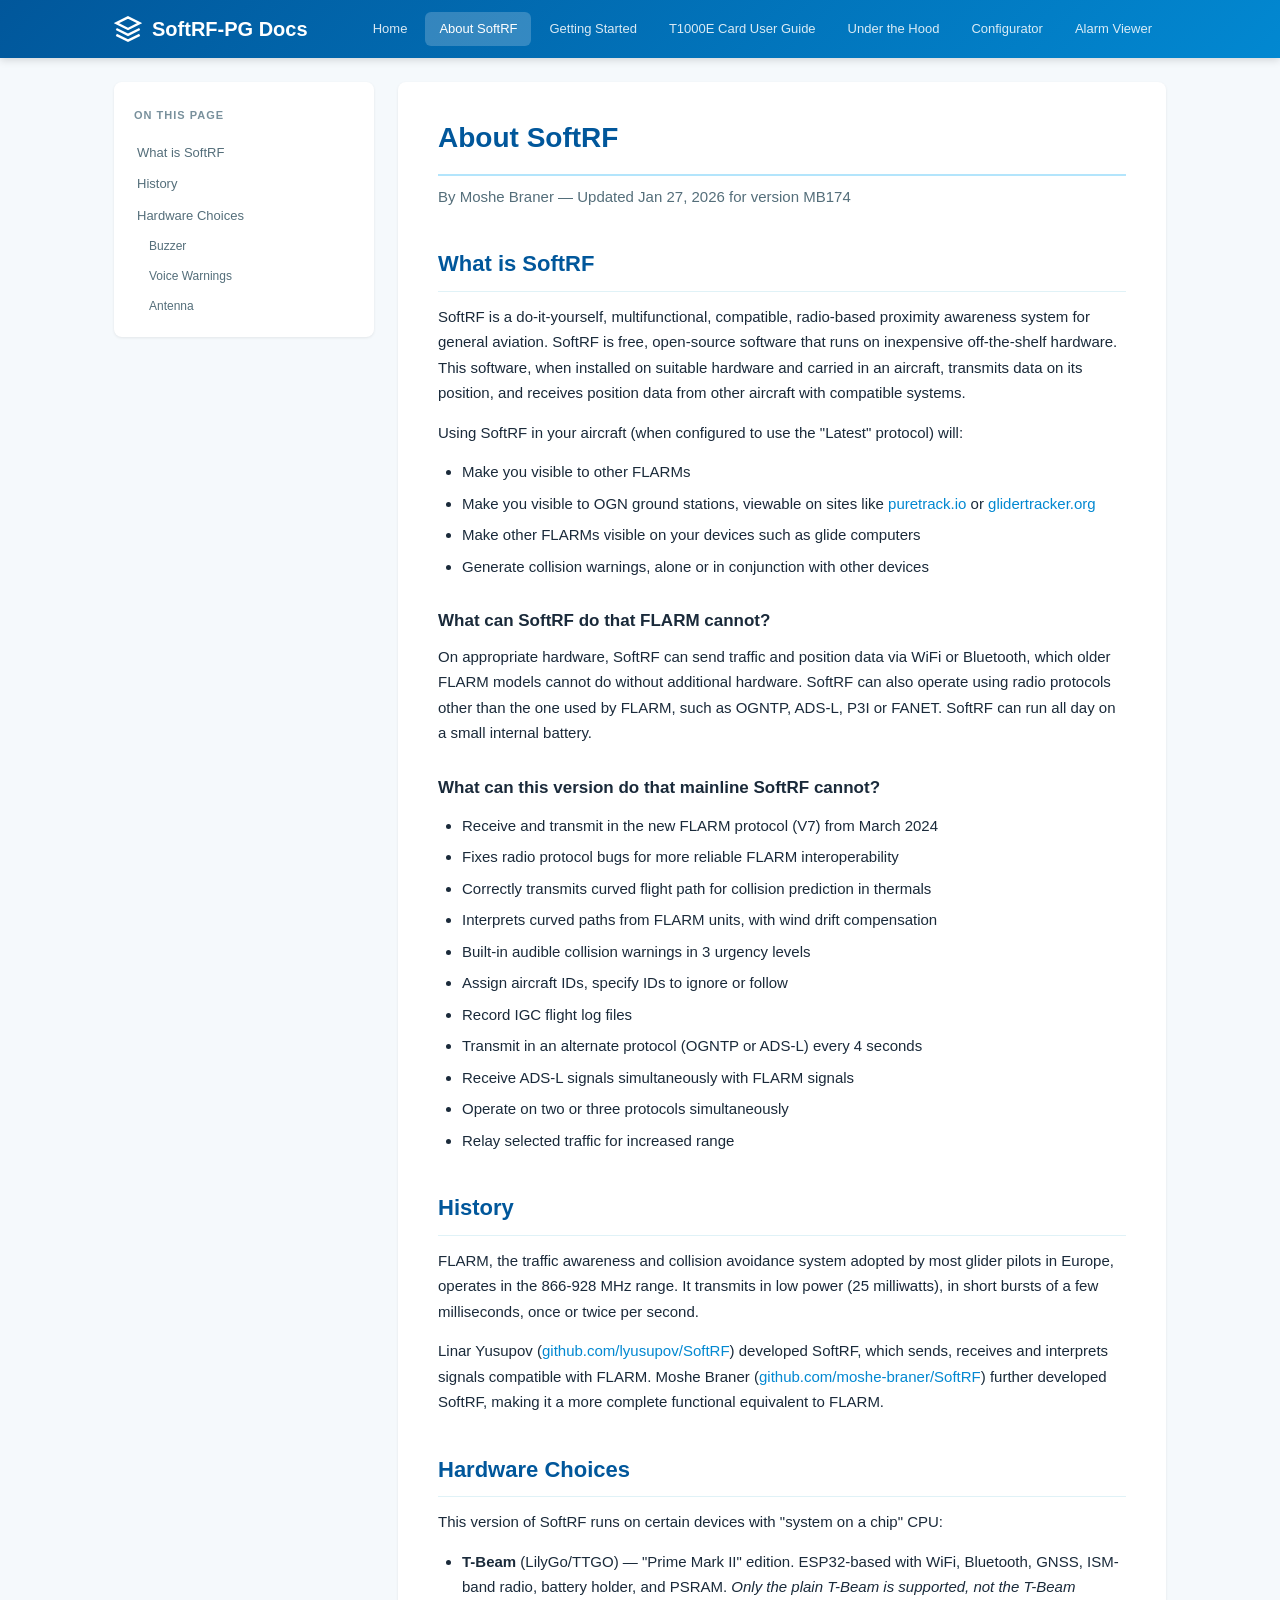
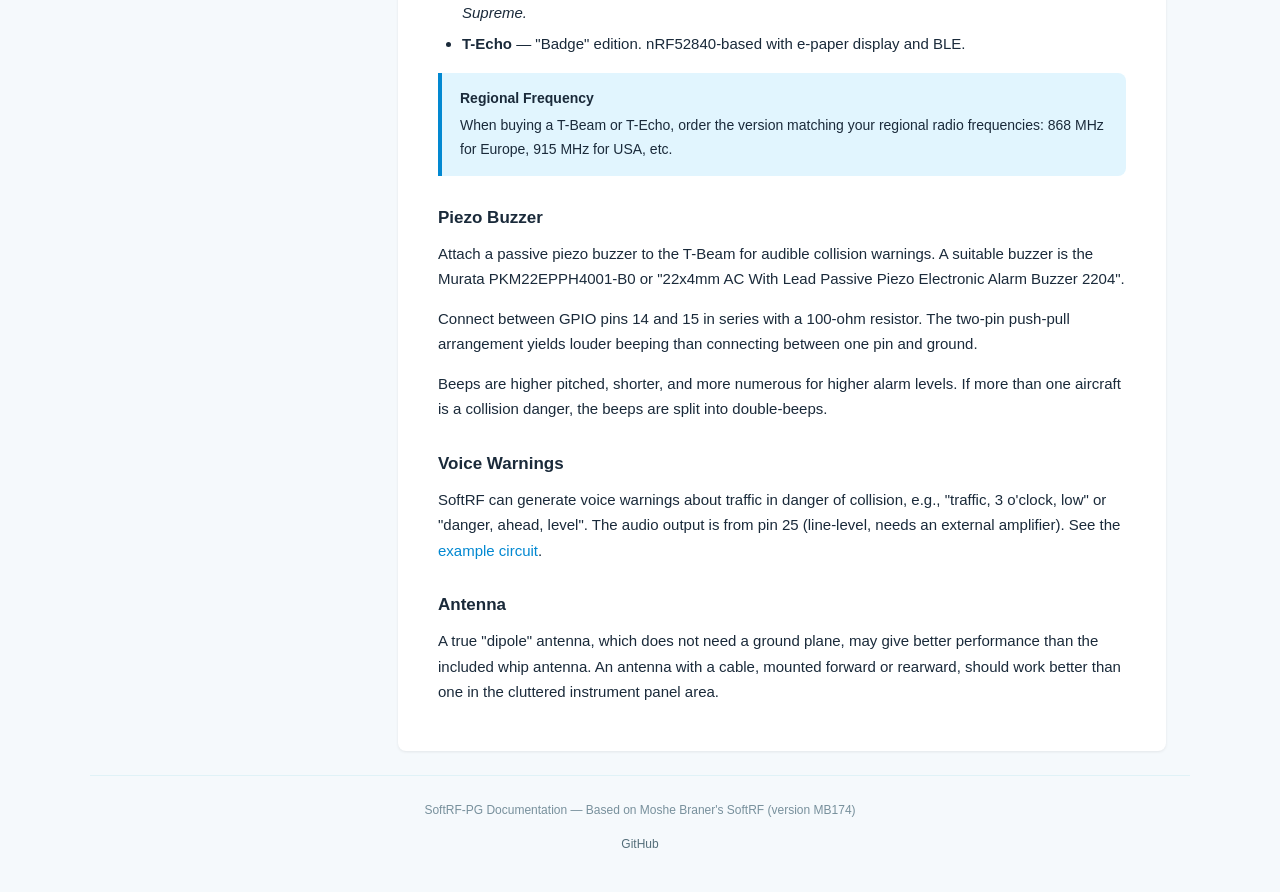
==== docs/about.html @ 673c3419 "Updated docs" ====
<!DOCTYPE html>
<html lang="en">
<head>
<meta charset="UTF-8">
<meta name="viewport" content="width=device-width, initial-scale=1.0">
<title>About SoftRF - SoftRF-PG Docs</title>
<link rel="stylesheet" href="css/style.css">
</head>
<body>

<header class="site-header">
  <div class="header-inner">
    <a href="index.html" class="site-title">
      <svg viewBox="0 0 24 24" fill="none" stroke="currentColor" stroke-width="2"><path d="M12 2L2 7l10 5 10-5-10-5z"/><path d="M2 17l10 5 10-5"/><path d="M2 12l10 5 10-5"/></svg>
      SoftRF-PG Docs
    </a>
    <button class="menu-toggle" aria-label="Toggle menu">&#9776;</button>
    <nav class="top-nav">
      <a href="index.html">Home</a>
      <a href="about.html" class="active">About SoftRF</a>
      <a href="getting-started.html">Getting Started</a>
      <a href="t1000e.html">T1000E Card User Guide</a>
      <a href="under-the-hood.html">Under the Hood</a>
      <a href="configurator.html">Configurator</a>
      <a href="alarm-viewer.html">Alarm Viewer</a>
    </nav>
  </div>
</header>

<div class="page-layout">
  <aside class="sidebar">
    <div class="sidebar-inner">
      <div class="sidebar-title">On this page</div>
      <nav class="sidebar-nav">
        <a href="#what-is-softrf">What is SoftRF</a>
        <a href="#history">History</a>
        <a href="#hardware">Hardware Choices</a>
        <a href="#buzzer" class="indent">Buzzer</a>
        <a href="#voice" class="indent">Voice Warnings</a>
        <a href="#antenna" class="indent">Antenna</a>
      </nav>
    </div>
  </aside>

  <main class="main-content">
    <div class="content-card">

      <h1>About SoftRF</h1>
      <p style="color: var(--text-secondary); margin-bottom: 24px;">By Moshe Braner &mdash; Updated Jan 27, 2026 for version MB174</p>

      <h2 id="what-is-softrf">What is SoftRF</h2>
      <p>SoftRF is a do-it-yourself, multifunctional, compatible, radio-based proximity awareness system for general aviation. SoftRF is free, open-source software that runs on inexpensive off-the-shelf hardware. This software, when installed on suitable hardware and carried in an aircraft, transmits data on its position, and receives position data from other aircraft with compatible systems.</p>

      <p>Using SoftRF in your aircraft (when configured to use the "Latest" protocol) will:</p>
      <ul>
        <li>Make you visible to other FLARMs</li>
        <li>Make you visible to OGN ground stations, viewable on sites like <a href="https://puretrack.io/">puretrack.io</a> or <a href="https://glidertracker.org/">glidertracker.org</a></li>
        <li>Make other FLARMs visible on your devices such as glide computers</li>
        <li>Generate collision warnings, alone or in conjunction with other devices</li>
      </ul>

      <h3>What can SoftRF do that FLARM cannot?</h3>
      <p>On appropriate hardware, SoftRF can send traffic and position data via WiFi or Bluetooth, which older FLARM models cannot do without additional hardware. SoftRF can also operate using radio protocols other than the one used by FLARM, such as OGNTP, ADS-L, P3I or FANET. SoftRF can run all day on a small internal battery.</p>

      <h3>What can this version do that mainline SoftRF cannot?</h3>
      <ul>
        <li>Receive and transmit in the new FLARM protocol (V7) from March 2024</li>
        <li>Fixes radio protocol bugs for more reliable FLARM interoperability</li>
        <li>Correctly transmits curved flight path for collision prediction in thermals</li>
        <li>Interprets curved paths from FLARM units, with wind drift compensation</li>
        <li>Built-in audible collision warnings in 3 urgency levels</li>
        <li>Assign aircraft IDs, specify IDs to ignore or follow</li>
        <li>Record IGC flight log files</li>
        <li>Transmit in an alternate protocol (OGNTP or ADS-L) every 4 seconds</li>
        <li>Receive ADS-L signals simultaneously with FLARM signals</li>
        <li>Operate on two or three protocols simultaneously</li>
        <li>Relay selected traffic for increased range</li>
      </ul>

      <h2 id="history">History</h2>
      <p>FLARM, the traffic awareness and collision avoidance system adopted by most glider pilots in Europe, operates in the 866-928 MHz range. It transmits in low power (25 milliwatts), in short bursts of a few milliseconds, once or twice per second.</p>
      <p>Linar Yusupov (<a href="https://github.com/lyusupov/SoftRF">github.com/lyusupov/SoftRF</a>) developed SoftRF, which sends, receives and interprets signals compatible with FLARM. Moshe Braner (<a href="https://github.com/moshe-braner/SoftRF">github.com/moshe-braner/SoftRF</a>) further developed SoftRF, making it a more complete functional equivalent to FLARM.</p>

      <h2 id="hardware">Hardware Choices</h2>
      <p>This version of SoftRF runs on certain devices with "system on a chip" CPU:</p>
      <ul>
        <li><strong>T-Beam</strong> (LilyGo/TTGO) &mdash; "Prime Mark II" edition. ESP32-based with WiFi, Bluetooth, GNSS, ISM-band radio, battery holder, and PSRAM. <em>Only the plain T-Beam is supported, not the T-Beam Supreme.</em></li>
        <li><strong>T-Echo</strong> &mdash; "Badge" edition. nRF52840-based with e-paper display and BLE.</li>
      </ul>

      <div class="info-box">
        <strong>Regional Frequency</strong>
        When buying a T-Beam or T-Echo, order the version matching your regional radio frequencies: 868 MHz for Europe, 915 MHz for USA, etc.
      </div>

      <h3 id="buzzer">Piezo Buzzer</h3>
      <p>Attach a passive piezo buzzer to the T-Beam for audible collision warnings. A suitable buzzer is the Murata PKM22EPPH4001-B0 or "22x4mm AC With Lead Passive Piezo Electronic Alarm Buzzer 2204".</p>
      <p>Connect between GPIO pins 14 and 15 in series with a 100-ohm resistor. The two-pin push-pull arrangement yields louder beeping than connecting between one pin and ground.</p>
      <p>Beeps are higher pitched, shorter, and more numerous for higher alarm levels. If more than one aircraft is a collision danger, the beeps are split into double-beeps.</p>

      <h3 id="voice">Voice Warnings</h3>
      <p>SoftRF can generate voice warnings about traffic in danger of collision, e.g., "traffic, 3 o'clock, low" or "danger, ahead, level". The audio output is from pin 25 (line-level, needs an external amplifier). See the <a href="https://github.com/moshe-braner/SoftRF/blob/master/software/firmware/documentation/audio_output_circuit_.jpg">example circuit</a>.</p>

      <h3 id="antenna">Antenna</h3>
      <p>A true "dipole" antenna, which does not need a ground plane, may give better performance than the included whip antenna. An antenna with a cable, mounted forward or rearward, should work better than one in the cluttered instrument panel area.</p>

    </div>
  </main>
</div>

<a href="#" class="back-to-top" aria-label="Back to top">&uarr;</a>

<footer class="site-footer">
  <p>SoftRF-PG Documentation &mdash; Based on Moshe Braner's SoftRF (version MB174)</p>
  <p><a href="https://github.com/slash-bit/SoftRF-PG">GitHub</a></p>
</footer>

<script src="js/main.js"></script>
</body>
</html>
---- docs/css/style.css ----
/* SoftRF-PG Documentation - Sky Blue Theme */
:root {
  --primary: #0288d1;
  --primary-light: #4fc3f7;
  --primary-dark: #01579b;
  --primary-bg: #e1f5fe;
  --accent: #0277bd;
  --bg: #f5f9fc;
  --bg-card: #ffffff;
  --text: #1a2a3a;
  --text-secondary: #546e7a;
  --text-light: #78909c;
  --border: #b3e5fc;
  --border-light: #e0f2f7;
  --header-bg: #01579b;
  --header-text: #ffffff;
  --nav-bg: #ffffff;
  --nav-hover: #e1f5fe;
  --nav-active: #0288d1;
  --code-bg: #eceff1;
  --code-border: #cfd8dc;
  --shadow: 0 1px 3px rgba(0,0,0,0.08);
  --shadow-lg: 0 4px 12px rgba(0,0,0,0.1);
  --radius: 8px;
  --max-width: 1100px;
  --sidebar-width: 260px;
}

* { margin: 0; padding: 0; box-sizing: border-box; }

html { scroll-behavior: smooth; }

body {
  font-family: -apple-system, BlinkMacSystemFont, 'Segoe UI', Roboto, 'Helvetica Neue', Arial, sans-serif;
  background: var(--bg);
  color: var(--text);
  line-height: 1.7;
  font-size: 15px;
}

/* Header */
.site-header {
  background: linear-gradient(135deg, var(--header-bg), var(--primary));
  color: var(--header-text);
  padding: 0;
  position: sticky;
  top: 0;
  z-index: 100;
  box-shadow: 0 2px 8px rgba(0,0,0,0.15);
}

.header-inner {
  max-width: var(--max-width);
  margin: 0 auto;
  display: flex;
  align-items: center;
  justify-content: space-between;
  padding: 12px 24px;
}

.site-title {
  font-size: 20px;
  font-weight: 700;
  color: var(--header-text);
  text-decoration: none;
  display: flex;
  align-items: center;
  gap: 10px;
}

.site-title:hover { opacity: 0.9; }

.site-title svg {
  width: 28px;
  height: 28px;
}

/* Navigation */
.top-nav {
  display: flex;
  gap: 4px;
  flex-wrap: wrap;
}

.top-nav a {
  color: rgba(255,255,255,0.85);
  text-decoration: none;
  padding: 6px 14px;
  border-radius: 6px;
  font-size: 13px;
  font-weight: 500;
  transition: all 0.2s;
  white-space: nowrap;
}

.top-nav a:hover {
  background: rgba(255,255,255,0.15);
  color: #fff;
}

.top-nav a.active {
  background: rgba(255,255,255,0.2);
  color: #fff;
}

/* Mobile menu toggle */
.menu-toggle {
  display: none;
  background: none;
  border: none;
  color: white;
  font-size: 24px;
  cursor: pointer;
  padding: 4px 8px;
}

/* Layout */
.page-layout {
  max-width: var(--max-width);
  margin: 0 auto;
  display: flex;
  gap: 24px;
  padding: 24px;
  min-height: calc(100vh - 120px);
}

/* Sidebar / Table of Contents */
.sidebar {
  width: var(--sidebar-width);
  flex-shrink: 0;
}

.sidebar-inner {
  position: sticky;
  top: 72px;
  background: var(--bg-card);
  border-radius: var(--radius);
  box-shadow: var(--shadow);
  padding: 16px 0;
  max-height: calc(100vh - 96px);
  overflow-y: auto;
}

.sidebar-title {
  font-size: 11px;
  font-weight: 700;
  text-transform: uppercase;
  letter-spacing: 1px;
  color: var(--text-light);
  padding: 8px 20px;
  margin-bottom: 4px;
}

.sidebar-nav a {
  display: block;
  padding: 6px 20px;
  color: var(--text-secondary);
  text-decoration: none;
  font-size: 13px;
  line-height: 1.5;
  border-left: 3px solid transparent;
  transition: all 0.15s;
}

.sidebar-nav a:hover {
  color: var(--primary);
  background: var(--nav-hover);
  border-left-color: var(--primary-light);
}

.sidebar-nav a.active {
  color: var(--primary);
  border-left-color: var(--primary);
  font-weight: 600;
  background: var(--primary-bg);
}

.sidebar-nav a.indent {
  padding-left: 32px;
  font-size: 12px;
}

/* Main content */
.main-content {
  flex: 1;
  min-width: 0;
}

.content-card {
  background: var(--bg-card);
  border-radius: var(--radius);
  box-shadow: var(--shadow);
  padding: 32px 40px;
}

/* Typography */
h1 {
  font-size: 28px;
  font-weight: 700;
  color: var(--primary-dark);
  margin-bottom: 8px;
  padding-bottom: 12px;
  border-bottom: 2px solid var(--border);
}

h2 {
  font-size: 22px;
  font-weight: 600;
  color: var(--primary-dark);
  margin-top: 36px;
  margin-bottom: 12px;
  padding-bottom: 8px;
  border-bottom: 1px solid var(--border-light);
}

h3 {
  font-size: 17px;
  font-weight: 600;
  color: var(--text);
  margin-top: 28px;
  margin-bottom: 8px;
}

h4 {
  font-size: 15px;
  font-weight: 600;
  color: var(--text-secondary);
  margin-top: 20px;
  margin-bottom: 6px;
}

p {
  margin-bottom: 14px;
}

a {
  color: var(--primary);
  text-decoration: none;
}

a:hover {
  text-decoration: underline;
}

ul, ol {
  margin: 10px 0 14px 24px;
}

li {
  margin-bottom: 6px;
}

/* Code */
code {
  background: var(--code-bg);
  padding: 2px 6px;
  border-radius: 4px;
  font-family: 'SFMono-Regular', Consolas, 'Liberation Mono', Menlo, monospace;
  font-size: 13px;
  color: #c62828;
}

pre {
  background: var(--code-bg);
  border: 1px solid var(--code-border);
  border-radius: var(--radius);
  padding: 16px 20px;
  overflow-x: auto;
  margin: 12px 0 16px;
  line-height: 1.5;
}

pre code {
  background: none;
  padding: 0;
  color: var(--text);
  font-size: 13px;
}

/* Tables */
table {
  width: 100%;
  border-collapse: collapse;
  margin: 12px 0 20px;
  font-size: 14px;
}

th {
  background: var(--primary-bg);
  color: var(--primary-dark);
  font-weight: 600;
  text-align: left;
  padding: 10px 14px;
  border: 1px solid var(--border);
}

td {
  padding: 8px 14px;
  border: 1px solid var(--border-light);
}

tr:nth-child(even) td {
  background: #fafcfe;
}

/* Info boxes */
.info-box {
  background: var(--primary-bg);
  border-left: 4px solid var(--primary);
  border-radius: 0 var(--radius) var(--radius) 0;
  padding: 14px 18px;
  margin: 16px 0;
  font-size: 14px;
}

.info-box.warning {
  background: #fff3e0;
  border-left-color: #f57c00;
}

.info-box.tip {
  background: #e8f5e9;
  border-left-color: #43a047;
}

.info-box strong {
  display: block;
  margin-bottom: 4px;
}

/* Cards grid for index page */
.cards-grid {
  display: grid;
  grid-template-columns: repeat(auto-fill, minmax(280px, 1fr));
  gap: 20px;
  margin-top: 24px;
}

.card-link {
  display: block;
  background: var(--bg-card);
  border: 1px solid var(--border);
  border-radius: var(--radius);
  padding: 24px;
  text-decoration: none;
  color: var(--text);
  transition: all 0.2s;
  box-shadow: var(--shadow);
}

.card-link:hover {
  text-decoration: none;
  border-color: var(--primary);
  box-shadow: var(--shadow-lg);
  transform: translateY(-2px);
}

.card-link h3 {
  color: var(--primary);
  margin: 0 0 8px;
  font-size: 16px;
}

.card-link p {
  color: var(--text-secondary);
  font-size: 13px;
  margin: 0;
  line-height: 1.5;
}

.card-icon {
  font-size: 32px;
  margin-bottom: 12px;
}

/* Hero section for index */
.hero {
  background: linear-gradient(135deg, var(--header-bg), var(--primary));
  color: white;
  padding: 48px 40px;
  border-radius: var(--radius);
  margin-bottom: 32px;
  text-align: center;
}

.hero h1 {
  color: white;
  border: none;
  font-size: 32px;
  margin-bottom: 12px;
  padding: 0;
}

.hero p {
  color: rgba(255,255,255,0.85);
  font-size: 16px;
  max-width: 600px;
  margin: 0 auto;
}

/* Footer */
.site-footer {
  max-width: var(--max-width);
  margin: 0 auto;
  padding: 24px;
  text-align: center;
  font-size: 12px;
  color: var(--text-light);
  border-top: 1px solid var(--border-light);
}

.site-footer a {
  color: var(--text-secondary);
}

/* Back to top */
.back-to-top {
  position: fixed;
  bottom: 24px;
  right: 24px;
  background: var(--primary);
  color: white;
  width: 40px;
  height: 40px;
  border-radius: 50%;
  display: flex;
  align-items: center;
  justify-content: center;
  text-decoration: none;
  box-shadow: var(--shadow-lg);
  opacity: 0;
  transition: opacity 0.3s;
  font-size: 18px;
}

.back-to-top.visible { opacity: 1; }
.back-to-top:hover { background: var(--primary-dark); text-decoration: none; }

/* Responsive */
@media (max-width: 900px) {
  .sidebar { display: none; }
  .page-layout { padding: 16px; }
  .content-card { padding: 20px 24px; }
  h1 { font-size: 24px; }
  h2 { font-size: 19px; }

  .menu-toggle { display: block; }

  .top-nav {
    display: none;
    position: absolute;
    top: 100%;
    left: 0;
    right: 0;
    background: var(--header-bg);
    flex-direction: column;
    padding: 8px;
    box-shadow: 0 4px 12px rgba(0,0,0,0.2);
  }

  .top-nav.open { display: flex; }

  .top-nav a {
    padding: 10px 16px;
    border-radius: 4px;
  }

  .hero { padding: 32px 20px; }
  .hero h1 { font-size: 24px; }
}

@media (max-width: 600px) {
  .cards-grid { grid-template-columns: 1fr; }
  .header-inner { padding: 10px 16px; }
  .site-title { font-size: 16px; }
}

/* Compatibility matrix check/cross cells */
td.check { text-align: center; color: #2e7d32; font-size: 1.1em; font-weight: bold; }
td.cross  { text-align: center; color: #c62828; font-size: 1.1em; }

/* Print */
@media print {
  .site-header, .sidebar, .site-footer, .back-to-top { display: none; }
  .page-layout { display: block; padding: 0; }
  .content-card { box-shadow: none; padding: 0; }
}
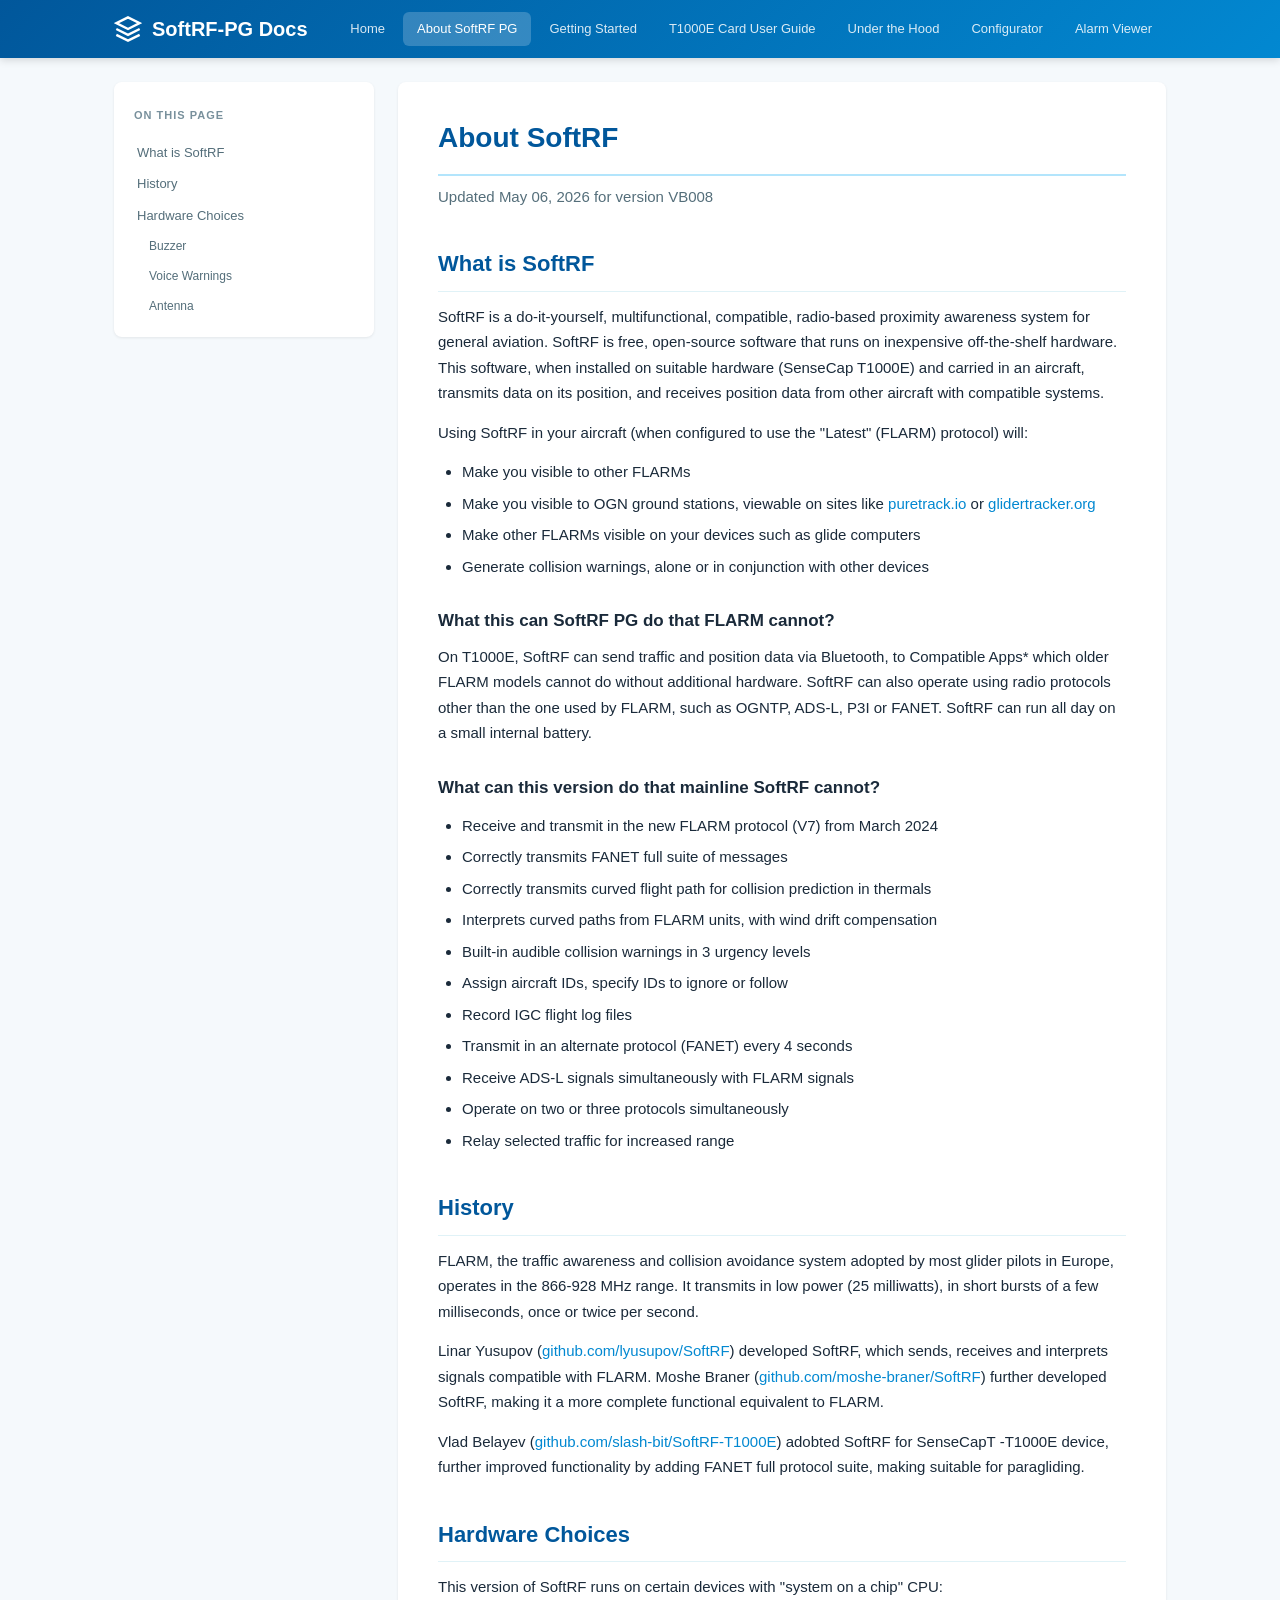
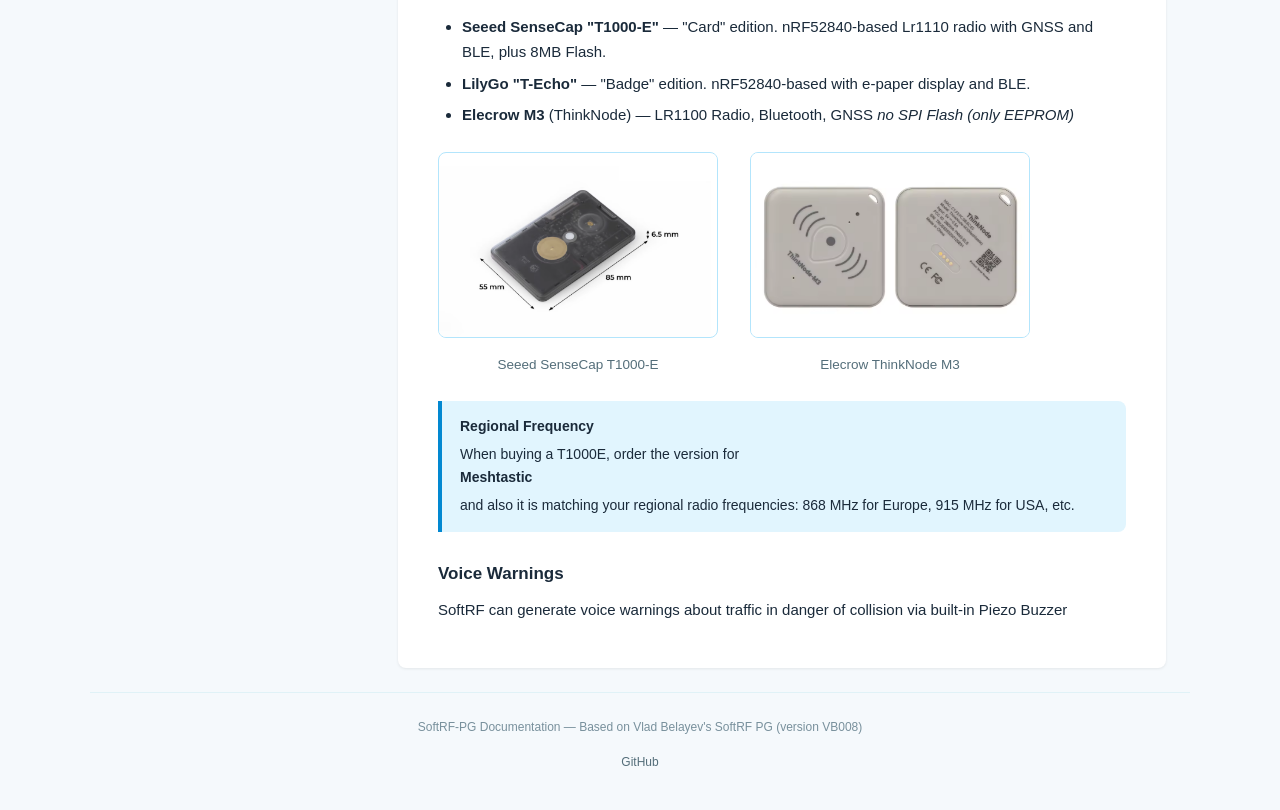
==== commit e42e1121: "Updated pages and loaded binaries" ====
--- a/docs/about.html
+++ b/docs/about.html
@@ -3,7 +3,7 @@
 <head>
 <meta charset="UTF-8">
 <meta name="viewport" content="width=device-width, initial-scale=1.0">
-<title>About SoftRF - SoftRF-PG Docs</title>
+<title>About SoftRF PG- SoftRF-PG Docs</title>
 <link rel="stylesheet" href="css/style.css">
 </head>
 <body>
@@ -17,7 +17,7 @@
     <button class="menu-toggle" aria-label="Toggle menu">&#9776;</button>
     <nav class="top-nav">
       <a href="index.html">Home</a>
-      <a href="about.html" class="active">About SoftRF</a>
+      <a href="about.html" class="active">About SoftRF PG</a>
       <a href="getting-started.html">Getting Started</a>
       <a href="t1000e.html">T1000E Card User Guide</a>
       <a href="under-the-hood.html">Under the Hood</a>
@@ -46,12 +46,12 @@
     <div class="content-card">
 
       <h1>About SoftRF</h1>
-      <p style="color: var(--text-secondary); margin-bottom: 24px;">By Moshe Braner &mdash; Updated Jan 27, 2026 for version MB174</p>
+      <p style="color: var(--text-secondary); margin-bottom: 24px;">Updated May 06, 2026 for version VB008</p>
 
       <h2 id="what-is-softrf">What is SoftRF</h2>
-      <p>SoftRF is a do-it-yourself, multifunctional, compatible, radio-based proximity awareness system for general aviation. SoftRF is free, open-source software that runs on inexpensive off-the-shelf hardware. This software, when installed on suitable hardware and carried in an aircraft, transmits data on its position, and receives position data from other aircraft with compatible systems.</p>
+      <p>SoftRF is a do-it-yourself, multifunctional, compatible, radio-based proximity awareness system for general aviation. SoftRF is free, open-source software that runs on inexpensive off-the-shelf hardware. This software, when installed on suitable hardware (SenseCap T1000E) and carried in an aircraft, transmits data on its position, and receives position data from other aircraft with compatible systems.</p>
 
-      <p>Using SoftRF in your aircraft (when configured to use the "Latest" protocol) will:</p>
+      <p>Using SoftRF in your aircraft (when configured to use the "Latest" (FLARM) protocol) will:</p>
       <ul>
         <li>Make you visible to other FLARMs</li>
         <li>Make you visible to OGN ground stations, viewable on sites like <a href="https://puretrack.io/">puretrack.io</a> or <a href="https://glidertracker.org/">glidertracker.org</a></li>
@@ -59,19 +59,19 @@
         <li>Generate collision warnings, alone or in conjunction with other devices</li>
       </ul>
 
-      <h3>What can SoftRF do that FLARM cannot?</h3>
-      <p>On appropriate hardware, SoftRF can send traffic and position data via WiFi or Bluetooth, which older FLARM models cannot do without additional hardware. SoftRF can also operate using radio protocols other than the one used by FLARM, such as OGNTP, ADS-L, P3I or FANET. SoftRF can run all day on a small internal battery.</p>
+      <h3>What this can SoftRF PG do that FLARM cannot?</h3>
+      <p>On T1000E, SoftRF can send traffic and position data via Bluetooth, to Compatible Apps* which older FLARM models cannot do without additional hardware. SoftRF can also operate using radio protocols other than the one used by FLARM, such as OGNTP, ADS-L, P3I or FANET. SoftRF can run all day on a small internal battery.</p>
 
       <h3>What can this version do that mainline SoftRF cannot?</h3>
       <ul>
         <li>Receive and transmit in the new FLARM protocol (V7) from March 2024</li>
-        <li>Fixes radio protocol bugs for more reliable FLARM interoperability</li>
+        <li>Correctly transmits FANET full suite of messages</li>
         <li>Correctly transmits curved flight path for collision prediction in thermals</li>
         <li>Interprets curved paths from FLARM units, with wind drift compensation</li>
         <li>Built-in audible collision warnings in 3 urgency levels</li>
         <li>Assign aircraft IDs, specify IDs to ignore or follow</li>
         <li>Record IGC flight log files</li>
-        <li>Transmit in an alternate protocol (OGNTP or ADS-L) every 4 seconds</li>
+        <li>Transmit in an alternate protocol (FANET) every 4 seconds</li>
         <li>Receive ADS-L signals simultaneously with FLARM signals</li>
         <li>Operate on two or three protocols simultaneously</li>
         <li>Relay selected traffic for increased range</li>
@@ -80,29 +80,34 @@
       <h2 id="history">History</h2>
       <p>FLARM, the traffic awareness and collision avoidance system adopted by most glider pilots in Europe, operates in the 866-928 MHz range. It transmits in low power (25 milliwatts), in short bursts of a few milliseconds, once or twice per second.</p>
       <p>Linar Yusupov (<a href="https://github.com/lyusupov/SoftRF">github.com/lyusupov/SoftRF</a>) developed SoftRF, which sends, receives and interprets signals compatible with FLARM. Moshe Braner (<a href="https://github.com/moshe-braner/SoftRF">github.com/moshe-braner/SoftRF</a>) further developed SoftRF, making it a more complete functional equivalent to FLARM.</p>
+      <p></p>Vlad Belayev (<a href="https://github.com/slash-bit/SoftRF-T1000">github.com/slash-bit/SoftRF-T1000E</a>) adobted SoftRF for SenseCapT -T1000E device, further improved functionality by adding FANET full protocol suite, making suitable for paragliding.</p>
 
       <h2 id="hardware">Hardware Choices</h2>
       <p>This version of SoftRF runs on certain devices with "system on a chip" CPU:</p>
       <ul>
-        <li><strong>T-Beam</strong> (LilyGo/TTGO) &mdash; "Prime Mark II" edition. ESP32-based with WiFi, Bluetooth, GNSS, ISM-band radio, battery holder, and PSRAM. <em>Only the plain T-Beam is supported, not the T-Beam Supreme.</em></li>
-        <li><strong>T-Echo</strong> &mdash; "Badge" edition. nRF52840-based with e-paper display and BLE.</li>
+        <li><strong>Seeed SenseCap "T1000-E"</strong> &mdash; "Card" edition. nRF52840-based Lr1110 radio with GNSS and BLE, plus 8MB Flash.</li>
+        <li><strong>LilyGo "T-Echo"</strong> &mdash; "Badge" edition. nRF52840-based with e-paper display and BLE.</li>
+        <li><strong>Elecrow M3</strong> (ThinkNode) &mdash; LR1100 Radio, Bluetooth, GNSS <em>no SPI Flash (only EEPROM)</em></li>
       </ul>
+
+      <div style="display: flex; gap: 32px; flex-wrap: wrap; margin: 24px 0; align-items: flex-start;">
+        <figure style="margin: 0; text-align: center;">
+          <img src="images/T1000-E.png" alt="Seeed SenseCap T1000-E" style="max-width: 280px; width: 100%; border-radius: 8px; border: 1px solid var(--border);">
+          <figcaption style="margin-top: 8px; color: var(--text-secondary); font-size: 0.9em;">Seeed SenseCap T1000-E</figcaption>
+        </figure>
+        <figure style="margin: 0; text-align: center;">
+          <img src="images/ThinkNode-m3.png" alt="Elecrow ThinkNode M3" style="max-width: 280px; width: 100%; border-radius: 8px; border: 1px solid var(--border);">
+          <figcaption style="margin-top: 8px; color: var(--text-secondary); font-size: 0.9em;">Elecrow ThinkNode M3</figcaption>
+        </figure>
+      </div>
 
       <div class="info-box">
         <strong>Regional Frequency</strong>
-        When buying a T-Beam or T-Echo, order the version matching your regional radio frequencies: 868 MHz for Europe, 915 MHz for USA, etc.
+        When buying a T1000E, order the version for <strong>Meshtastic</strong> and also it is matching your regional radio frequencies: 868 MHz for Europe, 915 MHz for USA, etc.
       </div>
 
-      <h3 id="buzzer">Piezo Buzzer</h3>
-      <p>Attach a passive piezo buzzer to the T-Beam for audible collision warnings. A suitable buzzer is the Murata PKM22EPPH4001-B0 or "22x4mm AC With Lead Passive Piezo Electronic Alarm Buzzer 2204".</p>
-      <p>Connect between GPIO pins 14 and 15 in series with a 100-ohm resistor. The two-pin push-pull arrangement yields louder beeping than connecting between one pin and ground.</p>
-      <p>Beeps are higher pitched, shorter, and more numerous for higher alarm levels. If more than one aircraft is a collision danger, the beeps are split into double-beeps.</p>
-
       <h3 id="voice">Voice Warnings</h3>
-      <p>SoftRF can generate voice warnings about traffic in danger of collision, e.g., "traffic, 3 o'clock, low" or "danger, ahead, level". The audio output is from pin 25 (line-level, needs an external amplifier). See the <a href="https://github.com/moshe-braner/SoftRF/blob/master/software/firmware/documentation/audio_output_circuit_.jpg">example circuit</a>.</p>
-
-      <h3 id="antenna">Antenna</h3>
-      <p>A true "dipole" antenna, which does not need a ground plane, may give better performance than the included whip antenna. An antenna with a cable, mounted forward or rearward, should work better than one in the cluttered instrument panel area.</p>
+      <p>SoftRF can generate voice warnings about traffic in danger of collision via built-in Piezo Buzzer</p>
 
     </div>
   </main>
@@ -111,8 +116,8 @@
 <a href="#" class="back-to-top" aria-label="Back to top">&uarr;</a>
 
 <footer class="site-footer">
-  <p>SoftRF-PG Documentation &mdash; Based on Moshe Braner's SoftRF (version MB174)</p>
-  <p><a href="https://github.com/slash-bit/SoftRF-PG">GitHub</a></p>
+  <p>SoftRF-PG Documentation &mdash; Based on Vlad Belayev's SoftRF PG (version VB008)</p>
+  <p><a href="https://github.com/slash-bit/SoftRF-T1000"">GitHub</a></p>
 </footer>
 
 <script src="js/main.js"></script>
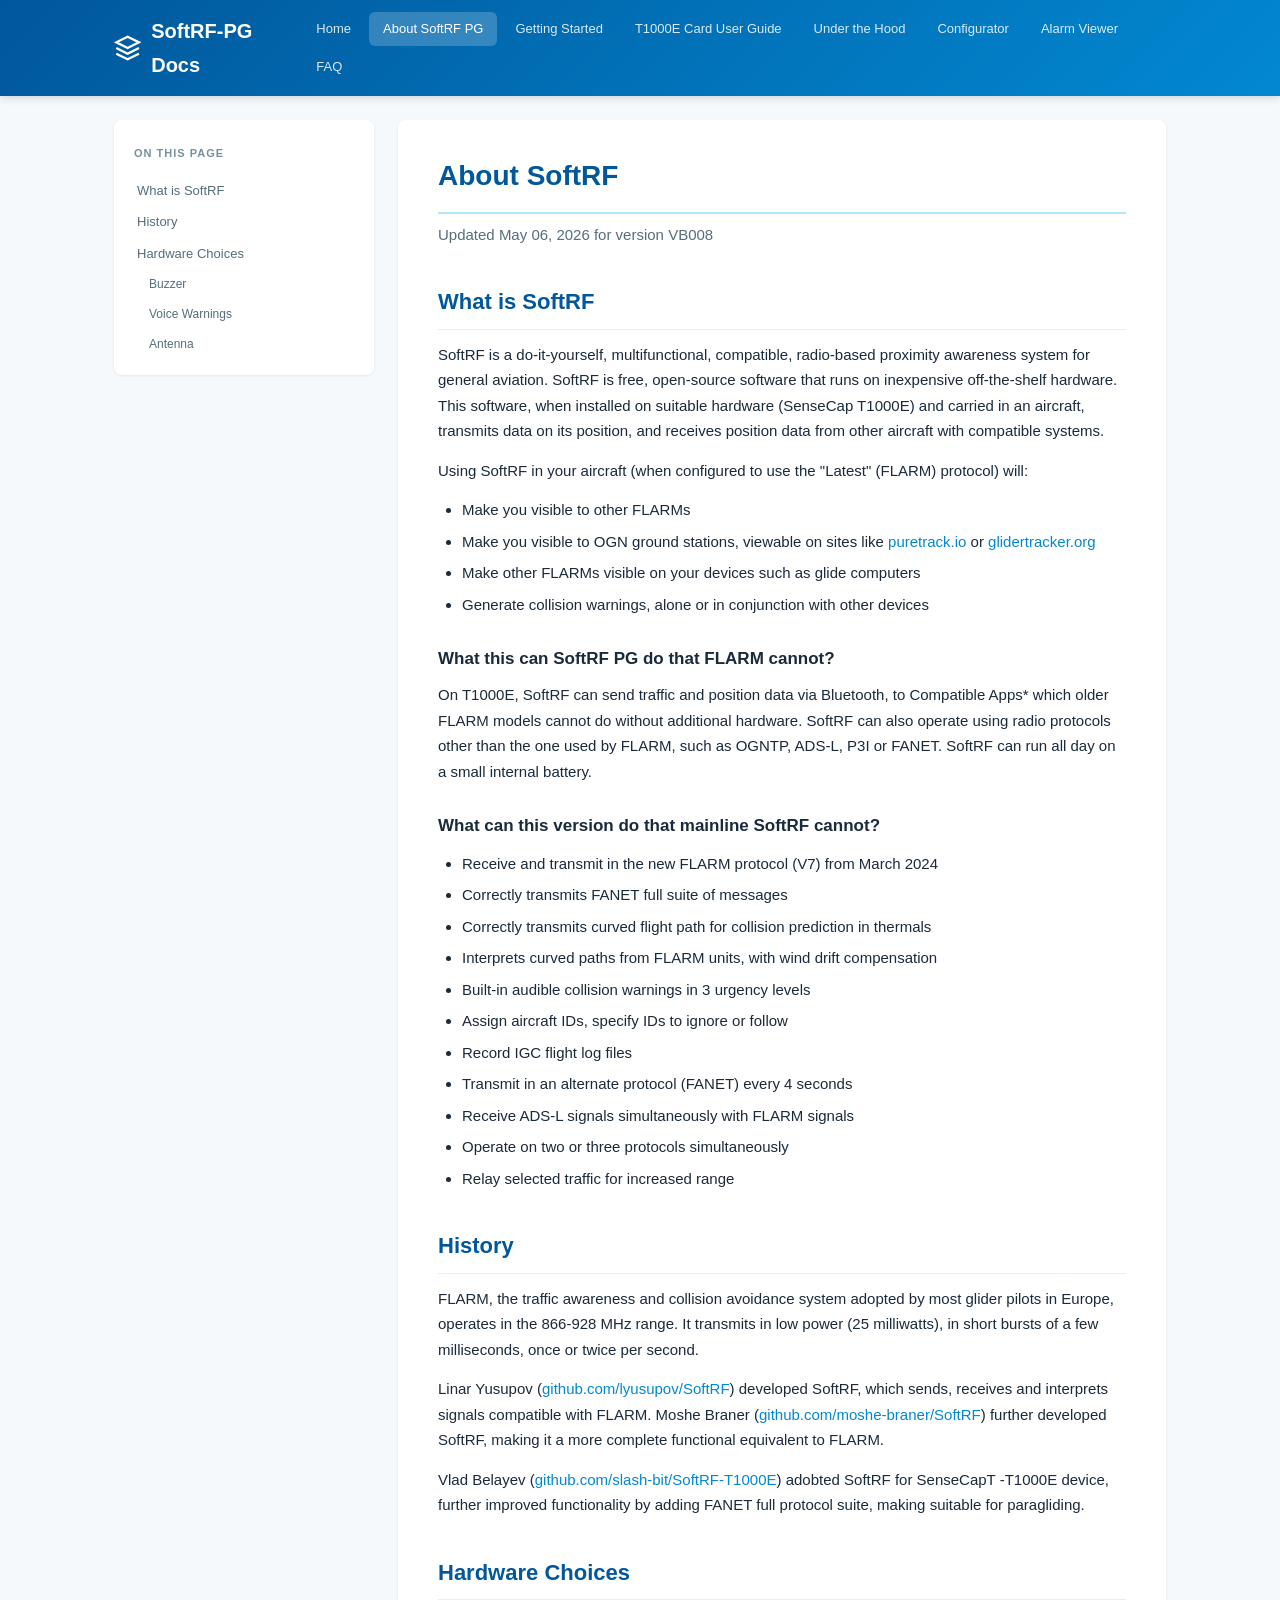
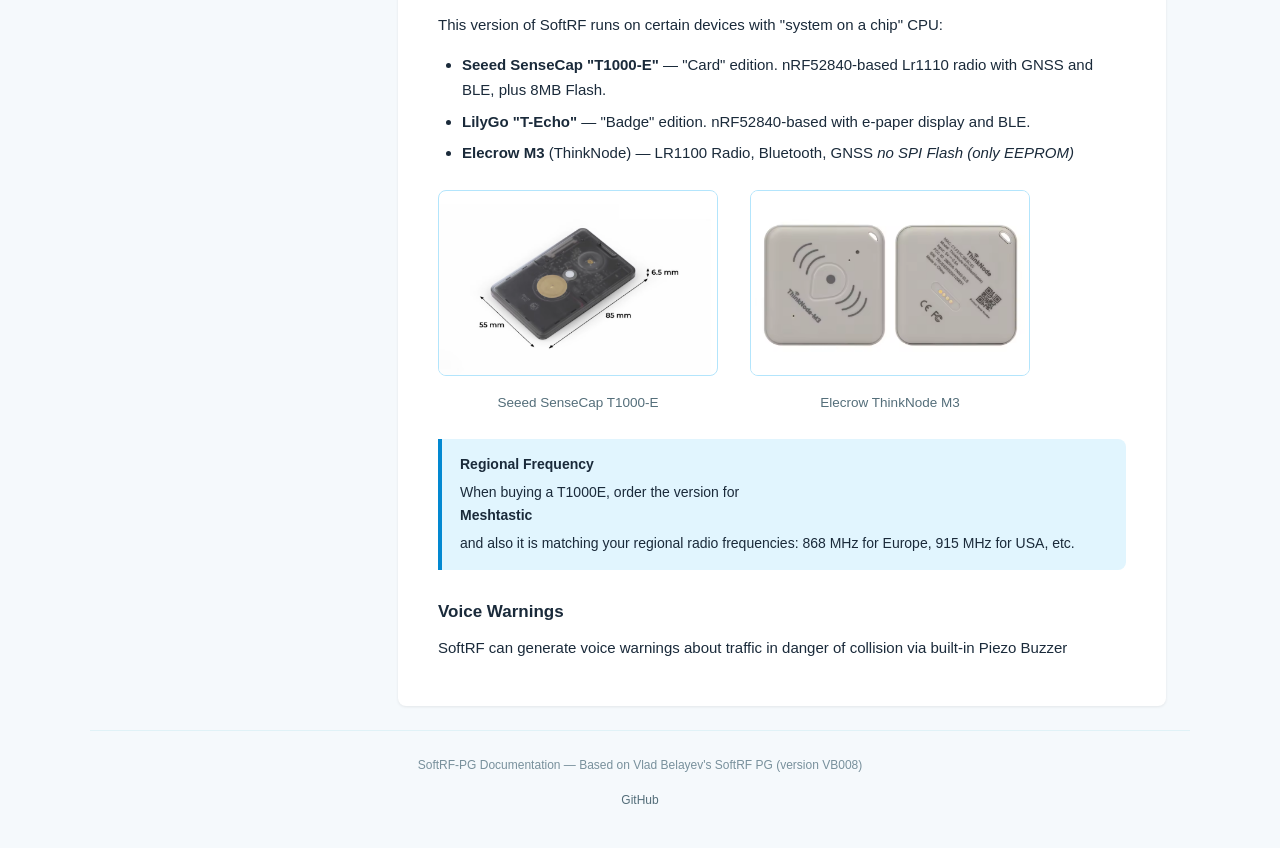
==== commit 12ed9768: "Added FAQ and more updates to user-guide" ====
--- a/docs/about.html
+++ b/docs/about.html
@@ -19,10 +19,11 @@
       <a href="index.html">Home</a>
       <a href="about.html" class="active">About SoftRF PG</a>
       <a href="getting-started.html">Getting Started</a>
-      <a href="t1000e.html">T1000E Card User Guide</a>
+      <a href="user-guide.html">T1000E Card User Guide</a>
       <a href="under-the-hood.html">Under the Hood</a>
       <a href="configurator.html">Configurator</a>
       <a href="alarm-viewer.html">Alarm Viewer</a>
+      <a href="faq.html">FAQ</a>
     </nav>
   </div>
 </header>
